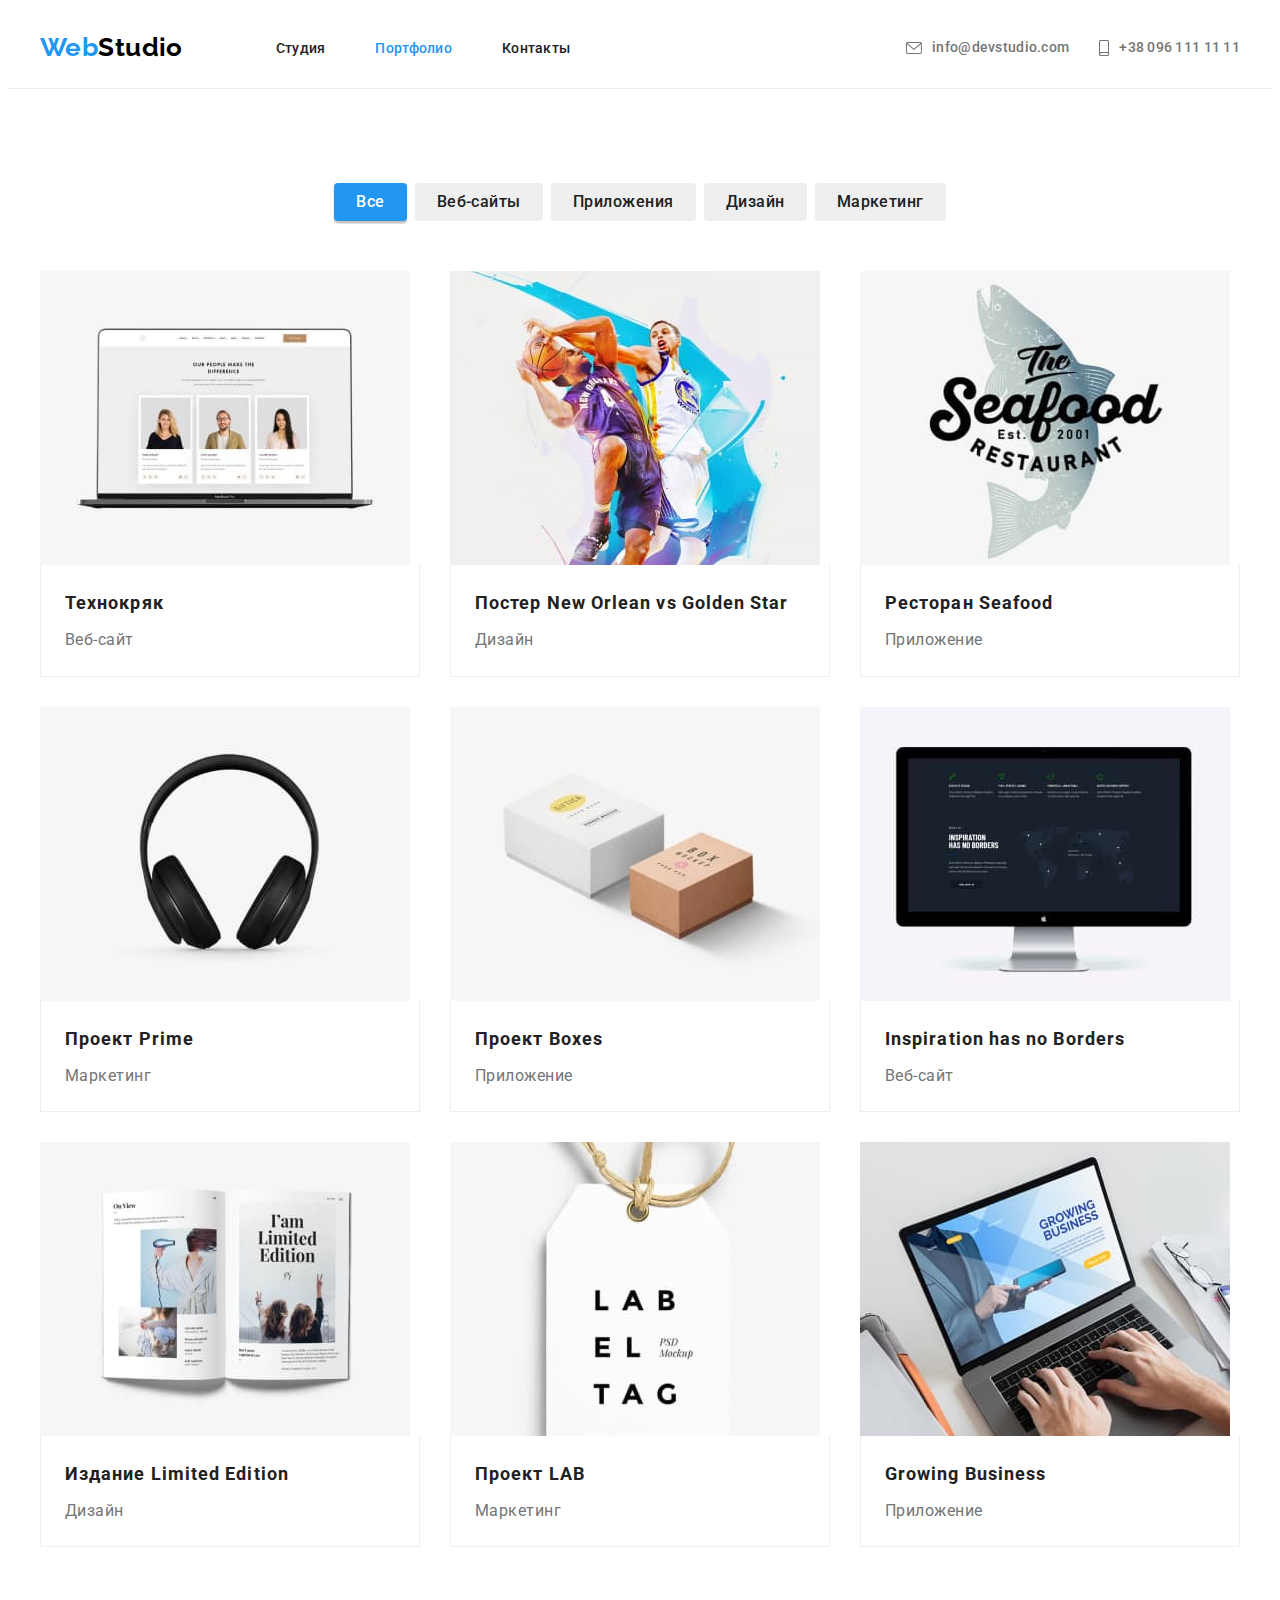
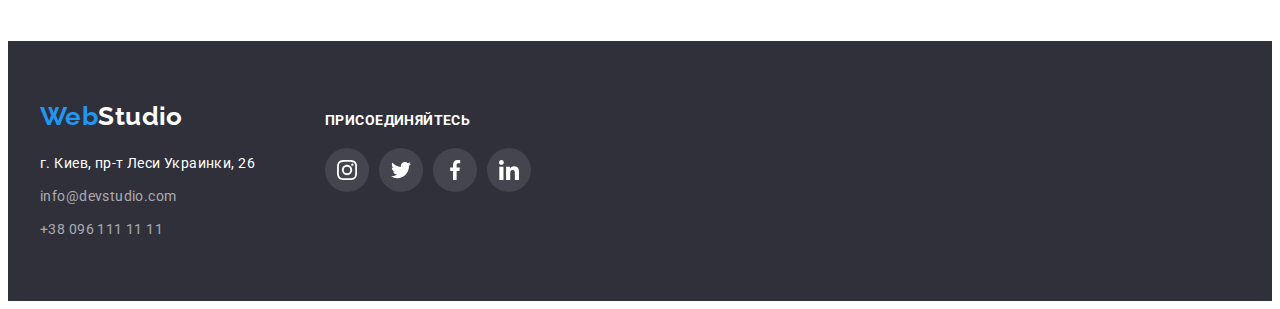
==== portfolio.html @ b0f1eabe "Initial commit" ====
<!DOCTYPE html>
<html lang="ru">
  <head>
    <meta charset="UTF-8" />
    <meta http-equiv="X-UA-Compatible" content="IE=edge" />
    <meta name="viewport" content="width=device-width, initial-scale=1.0" />
    <title>Document</title>
    <link rel="preconnect" href="https://fonts.googleapis.com" />
    <link rel="preconnect" href="https://fonts.gstatic.com" crossorigin />
    <link
      href="https://fonts.googleapis.com/css2?family=Raleway:wght@700&family=Roboto:wght@400;500;700;900&display=swap"
      rel="stylesheet"
    />
    <link
      rel="stylesheet"
      href="https://cdnjs.cloudflare.com/ajax/libs/modern-normalize/1.1.0/modern-normalize.min.css"
      integrity="sha512-wpPYUAdjBVSE4KJnH1VR1HeZfpl1ub8YT/NKx4PuQ5NmX2tKuGu6U/JRp5y+Y8XG2tV+wKQpNHVUX03MfMFn9Q=="
      crossorigin="anonymous"
      referrerpolicy="no-referrer"
    />
    <link rel="stylesheet" href="./css/styles.css" />
    <link rel="shortcut icon" href="./favicon.ico" type="image/x-icon" />
  </head>
  <body class="body">
    <header class="header">
      <div class="container">
        <nav class="navigation">
          <a class="logo" href="./index.html" lang="en" aria-label="Логотип сайта WebStudio"
            >Web<span class="logo-black-color">Studio</span>
          </a>
          <ul class="list">
            <li class="navigation-item">
              <a class="navigation-link" href="./index.html">Студия</a>
            </li>
            <li class="navigation-item">
              <a class="navigation-link active-text-color" href="./portfolio.html">Портфолио</a>
            </li>
            <li class="navigation-item"><a class="navigation-link" href="#">Контакты</a></li>
          </ul>
        </nav>
        <ul class="header-list list">
          <li class="header-items">
            <a class="header-contact" href="mailto:info@devstudio.com">
              <svg class="header-icon" width="16" height="12">
                <use href="./images/icons.svg#envelope1"></use>
              </svg>
              info@devstudio.com
            </a>
          </li>
          <li class="header-items">
            <a class="header-contact" href="tel:+380961111111">
              <svg class="header-icon" width="10" height="16">
                <use href="./images/icons.svg#smartphone1"></use>
              </svg>
              +38 096 111 11 11
            </a>
          </li>
        </ul>
      </div>
    </header>
    <main>
      <section class="portfolio">
        <div class="container">
          <h1 class="portfolio-title visually-hidden">Наши работы</h1>
          <ul class="portfolio-filter list">
            <li class="items">
              <button class="portfolio-btn activ-btn" type="button">Все</button>
            </li>
            <li class="items"><button class="portfolio-btn" type="button">Веб-сайты</button></li>
            <li class="items"><button class="portfolio-btn" type="button">Приложения</button></li>
            <li class="items"><button class="portfolio-btn" type="button">Дизайн</button></li>
            <li class="items"><button class="portfolio-btn" type="button">Маркетинг</button></li>
          </ul>
          <ul class="portfolio-list list">
            <li class="portfolio-item">
              <a class="portfolio-link" href="#">
                <img
                  src="./images/portfolio/photos-our-portfolio-1.jpg"
                  alt="Разработка веб-сайта Технокряк"
                  width="370"
                  height="294"
                />
                <div class="text">
                  <h2 class="portfolio-second-title">Технокряк</h2>
                  <p class="portfolio-text">Веб-сайт</p>
                </div>
              </a>
            </li>
            <li class="portfolio-item">
              <a class="portfolio-link" href="#">
                <img
                  src="./images/portfolio/photos-our-portfolio-2.jpg"
                  alt="Разработка дизайна постера"
                  width="370"
                  height="294"
                />
                <div class="text">
                  <h2 class="portfolio-second-title">
                    Постер <span lang="en">New Orlean vs Golden Star</span>
                  </h2>
                  <p class="portfolio-text">Дизайн</p>
                </div>
              </a>
            </li>
            <li class="portfolio-item">
              <a class="portfolio-link" href="#">
                <img
                  src="./images/portfolio/photos-our-portfolio-3.jpg"
                  alt="Создание приложения для ресторана Seafood"
                  width="370"
                  height="294"
                />
                <div class="text">
                  <h2 class="portfolio-second-title">Ресторан <span lang="en">Seafood</span></h2>
                  <p class="portfolio-text">Приложение</p>
                </div>
              </a>
            </li>
            <li class="portfolio-item">
              <a class="portfolio-link" href="#">
                <img
                  src="./images/portfolio/photos-our-portfolio-4.jpg"
                  alt="Маркетинг для проекта Prime"
                  width="370"
                  height="294"
                />
                <div class="text">
                  <h2 class="portfolio-second-title">Проект <span lang="en">Prime</span></h2>
                  <p class="portfolio-text">Маркетинг</p>
                </div>
              </a>
            </li>
            <li class="portfolio-item">
              <a class="portfolio-link" href="#">
                <img
                  src="./images/portfolio/photos-our-portfolio-5.jpg"
                  alt="Разработка и запуск приложения Boxes"
                  width="370"
                  height="294"
                />
                <div class="text">
                  <h2 class="portfolio-second-title">Проект <span lang="en">Boxes</span></h2>
                  <p class="portfolio-text">Приложение</p>
                </div>
              </a>
            </li>
            <li class="portfolio-item">
              <a class="portfolio-link" href="#">
                <img
                  src="./images/portfolio/photos-our-portfolio-6.jpg"
                  alt="Проектировка сайта «Inspiration has no Borders»"
                  width="370"
                  height="294"
                />
                <div class="text">
                  <h2 class="portfolio-second-title" lang="en">Inspiration has no Borders</h2>
                  <p class="portfolio-text">Веб-сайт</p>
                </div>
              </a>
            </li>
            <li class="portfolio-item">
              <a class="portfolio-link" href="#">
                <img
                  src="./images/portfolio/photos-our-portfolio-7.jpg"
                  alt="Разработка дизайна Limited Edition"
                  width="370"
                  height="294"
                />
                <div class="text">
                  <h2 class="portfolio-second-title">
                    Издание <span lang="en">Limited Edition</span>
                  </h2>
                  <p class="portfolio-text">Дизайн</p>
                </div>
              </a>
            </li>
            <li class="portfolio-item">
              <a class="portfolio-link" href="#">
                <img
                  src="./images/portfolio/photos-our-portfolio-8.jpg"
                  alt="Маркетинг для проекта LAB"
                  width="370"
                  height="294"
                />
                <div class="text">
                  <h2 class="portfolio-second-title">Проект <span lang="en">LAB</span></h2>
                  <p class="portfolio-text">Маркетинг</p>
                </div>
              </a>
            </li>
            <li class="portfolio-item">
              <a class="portfolio-link" href="#">
                <img
                  src="./images/portfolio/photos-our-portfolio-9.jpg"
                  alt="Разработка и тестирование приложения Growing Business"
                  width="370"
                  height="294"
                />
                <div class="text">
                  <h2 class="portfolio-second-title" lang="en">Growing Business</h2>
                  <p class="portfolio-text">Приложение</p>
                </div>
              </a>
            </li>
          </ul>
        </div>
      </section>
    </main>
    <footer class="footer">
      <div class="container">
        <div class="footer-address-container">
          <a class="logo" href="/index.html" lang="en" aria-label="Логотип сайта WebStudio"
            >Web<span class="logo-white-color">Studio</span></a
          >
          <address class="address-footer">
            <ul class="list">
              <li class="footer-item">
                <a
                  class="footer-address"
                  href="https://goo.gl/maps/qPdaPdiiLv6fJNoK8"
                  target="_blank"
                  rel="noopener noreferrer nofollow"
                  >г. Киев, пр-т Леси Украинки, 26</a
                >
              </li>
              <li class="footer-item">
                <a class="footer-link" href="mailto:info@devstudio.com">info@devstudio.com</a>
              </li>
              <li class="footer-item">
                <a class="footer-link" href="tel:+380961111111">+38 096 111 11 11</a>
              </li>
            </ul>
          </address>
        </div>
        <div class="footer-social-container">
          <b class="footer-social-caption">Присоединяйтесь</b>
          <ul class="footer-social-list">
            <li class="footer-social-item">
              <a
                class="footer-social-link"
                href="https://www.instagram.com/"
                target="_blank"
                rel="noopener noreferrer"
                lang="en"
                aria-label="Instagram"
              >
                <svg class="footer-social-icon" width="20" height="20">
                  <use href="./images/icons.svg#instagram"></use>
                </svg>
              </a>
            </li>

            <li class="footer-social-item">
              <a
                class="footer-social-link"
                href="https://twitter.com/"
                target="_blank"
                rel="noopener noreferrer"
                lang="en"
                aria-label="Instagram"
              >
                <svg class="footer-social-icon" width="20" height="20">
                  <use href="./images/icons.svg#twitter"></use>
                </svg>
              </a>
            </li>
            <li class="footer-social-item">
              <a
                class="footer-social-link"
                href="https://facebook.com/"
                target="_blank"
                rel="noopener noreferrer"
                lang="en"
                aria-label="Instagram"
              >
                <svg class="footer-social-icon" width="20" height="20">
                  <use href="./images/icons.svg#facebook"></use>
                </svg>
              </a>
            </li>
            <li class="footer-social-item">
              <a
                class="footer-social-link"
                href="https://linkedin.com/"
                target="_blank"
                rel="noopener noreferrer"
                lang="en"
                aria-label="Instagram"
              >
                <svg class="footer-social-icon" width="20" height="20">
                  <use href="./images/icons.svg#linkedin"></use>
                </svg>
              </a>
            </li>
          </ul>
        </div>
      </div>
    </footer>
  </body>
</html>
---- css/styles.css ----
/*#region root, кастомні властивості або css зміні */
:root {
  /* fonts */
  --main-font: Roboto, sans-serif;
  --secondary-font: Raleway, sans-serif;

  /* text colors */
  --main-text-color: #757575;
  --secondary-text-color: #ffffff;
  --accent-color: #2196f3;
  --title-color: #212121;
  --footer-link-color: rgba(255, 255, 255, 0.6);
  --logo-black-color: #000000;
  --button-hover-color: #188ce8;
  --icon-color: #afb1b8;
  --icon-color-hover: #ffffff;

  /* background colors */
  --main-background-color: #ffffff;
  --dark-background-color: #2f303a;
  --secondary-background-color: #f5f4fa;
  --header-board-color: #ececec;
  --border-color: #eeeeee;
  --footer-background-icon-color: rgba(255, 255, 255, 0.1);

  /* shadow colors */
  --card-shadow: 0px 1px 3px rgba(0, 0, 0, 0.12), 0px 1px 1px rgba(0, 0, 0, 0.14),
    0px 2px 1px rgba(0, 0, 0, 0.2);
  --button-shadow: 0px 3px 1px rgba(0, 0, 0, 0.1), 0px 1px 2px rgba(0, 0, 0, 0.08),
    0px 2px 2px rgba(0, 0, 0, 0.12);
  --portfolio-shadow: 0px 1px 1px rgba(0, 0, 0, 0.12), 0px 4px 4px rgba(0, 0, 0, 0.06),
    1px 4px 6px rgba(0, 0, 0, 0.16);
}

/*#endregion*/
/*#region Властивості body за замовченням */
.body {
  font-family: var(--main-font);
  font-size: 14px;
  letter-spacing: 0.03em;

  color: var(--main-text-color);
  background-color: var(--main-background-color);
}

/* #endregion */
/*#region Глобальне скидання стилів тегів */
h1,
h2,
h3,
p {
  margin: 0;
}

ul,
ol {
  list-style: none;
  padding: 0;
  margin: 0;
}

a {
  text-decoration: none;
}

img {
  display: block;
  max-width: 100%;
  height: auto;
}

/*#endregion*/
/*#region Ховаємо тег, який не має показуватись в браузері */
.visually-hidden {
  position: absolute;
  white-space: nowrap;
  width: 1px;
  height: 1px;
  overflow: hidden;
  border: 0;
  padding: 0;
  clip: rect(0 0 0 0);
  clip-path: inset(50%);
  margin: -1px;
}

/*#endregion*/
/*#region Властивості .container та .section  */
.container {
  width: 1200px;
  padding-left: 15px;
  padding-right: 15px;
  margin-left: auto;
  margin-right: auto;
}

.section {
  padding-top: 94px;
  padding-bottom: 94px;
}

/*#endregion*/
/*#region Header */
.navigation .list {
  display: flex;
  align-items: center;
}

.container .navigation {
  display: flex;
  align-items: center;
}

.header .container {
  display: flex;
  align-items: center;
}

.header {
  border-bottom: 1px solid var(--header-board-color);
}

.logo {
  text-decoration: none;
  font-family: var(--secondary-font);
  font-size: 26px;
  font-weight: 700;
  line-height: 1.19;

  color: var(--accent-color);
}

.navigation .logo {
  padding-top: 24px;
  padding-bottom: 25px;
  margin-right: 93px;
}

.logo-black-color {
  color: var(--logo-black-color);
}

.logo-white-color {
  color: var(--secondary-text-color);
}

.list {
  list-style: none;
}

.navigation-item {
  margin-right: 50px;
}

.navigation-item:last-child {
  margin-right: 0;
}

.navigation-link {
  display: block;
  padding-top: 32px;
  padding-bottom: 32px;

  font-weight: 500;
  line-height: 1.17;
  letter-spacing: 0.02em;

  text-decoration: none;

  color: var(--title-color);
}

.active-text-color,
.navigation-link:hover,
.navigation-link:focus,
.header-contact:hover,
.header-contact:focus,
.footer-address:hover,
.footer-address:focus,
.footer-link:hover,
.footer-link:focus,
.header-items > .icon:hover {
  color: var(--accent-color);
}

.header-list {
  margin-left: auto;

  display: flex;
  align-items: center;
}

.header-items:not(:last-child) {
  margin-right: 30px;
}

.header-contact {
  display: flex;
  align-items: center;
  padding-top: 32px;
  padding-bottom: 32px;

  font-weight: 500;
  line-height: 1.14;
  letter-spacing: 0.02em;
  text-decoration: none;

  color: var(--main-text-color);
}

.header-items {
  display: flex;
  align-items: center;
}

.header-icon {
  fill: currentColor;
  margin-right: 10px;
}

/*#endregion*/
/*#region section hero */
.hero {
  background-color: var(--dark-background-color);
  text-align: center;
  padding-top: 200px;
  padding-bottom: 200px;

  background-image: linear-gradient(to right, rgba(47, 48, 58, 0.4), rgba(47, 48, 58, 0.4)),
    url('../images/business-death-to-enemies.jpg');
  max-width: 1600px;
  height: 600px;
  margin-right: auto;
  margin-left: auto;
  background-repeat: no-repeat;
  background-position: center;
  background-size: cover;
}

.hero > .container {
}

.hero-title {
  margin-bottom: 30px;
  margin-right: auto;
  margin-left: auto;
  width: 696px;

  font-size: 44px;
  font-weight: 900;
  line-height: 1.36;
  letter-spacing: 0.06em;
  text-transform: uppercase;

  color: var(--secondary-text-color);
}

.hero-button {
  font-family: inherit;
  font-size: 16px;
  font-weight: 700;
  line-height: 1.88;
  letter-spacing: 0.06em;

  color: var(--secondary-text-color);
  background-color: var(--accent-color);
  border: none;
  padding: 10px 32px;
  border-radius: 4px;

  cursor: pointer;
}

.hero-button:hover,
.hero-button:focus {
  background-color: var(--button-hover-color);
}

.hero {
}

/* #endregion */
/*#region section features */
.features.section .list {
  display: flex;
  align-items: center;
}

.second-title,
.hobbies-title,
.team-title {
  font-size: 36px;
  font-weight: 700;
  line-height: 1.16;
  text-align: center;

  margin-bottom: 50px;

  color: var(--title-color);
}

.features-item {
  margin-right: 30px;
  width: 270px;
}

.features-item:last-child {
  margin-right: 0;
}

.features-third-title {
  margin-bottom: 10px;
}

.features-third-title {
  font-weight: 700;
  font-size: 14px;
  line-height: 1.14;
  text-transform: uppercase;

  color: var(--title-color);
}

.features-text {
  font-weight: 400;
  line-height: 1.71;
}

.features-item-icon {
  display: flex;
  align-items: center;
  justify-content: center;

  background-color: var(--secondary-background-color);
  width: 270px;
  height: 120px;
  margin-bottom: 30px;
  border-radius: 4px;
}

.features-item-icon:hover {
  background-color: var(--accent-color);
}

.features-item-icon:hover .features-icon {
  --color1: #ffffff;
  --color2: #000000;
}

/* #endregion */
/*#region section hobbies */

.hobbies {
  padding-bottom: 94px;
}

.hobbies .list {
  display: flex;
}

.hobbies-item {
  margin-right: 30px;
}

.hobbies-item:last-child {
  margin-right: 0;
}

/* #endregion */
/*#region section team */
.team {
  background-color: var(--secondary-background-color);
}

.team .list {
  display: flex;
}

.team-items {
  padding: 30px 32px;
}

.team-third-title {
  margin-bottom: 10px;

  font-weight: 500;
  font-size: 16px;
  line-height: 1.19;
  text-align: center;

  color: var(--title-color);
}

.team-text {
  font-size: 16px;
  line-height: 1.19;
  text-align: center;
  margin-bottom: 16px;
}

.team-item {
  margin-right: 30px;
  background-color: var(--main-background-color);

  box-shadow: var(--card-shadow);
  border-radius: 4px 4px 4px 4px;
}

.team-item:last-child {
  margin-right: 0;
}

.team-img {
  border-top-left-radius: 4px;
  border-top-right-radius: 4px;
}

/* #endregion */
/*#region Social Icons */

.social-items {
  display: flex;
  align-items: center;
  justify-content: center;
}

.social-link {
  display: flex;
  align-items: center;
  justify-content: center;

  width: 44px;
  height: 44px;
  border-radius: 50%;

  color: var(--icon-color);
  background-color: var(--main-background-color);
}

.social-icon {
  fill: currentColor;
}

.social-link:hover,
.social-link:focus {
  color: var(--icon-color-hover);
  background-color: var(--button-hover-color);
}

.social-item:not(:last-child) {
  margin-right: 10px;
}

/* #endregion */
/*#region section clients */

.clients-link {
  display: flex;
  align-items: center;
  justify-content: center;

  width: 170px;
  height: 92px;

  border: 1px solid #afb1b8;
  border-radius: 4px;

  color: var(--icon-color);
}

.clients-link:focus,
.clients-link:hover {
  color: var(--accent-color);
  border-color: var(--accent-color);
}

.clients-icon {
  fill: currentColor;
}

.clients-list {
  display: flex;
  align-items: center;
}

.clients-items:not(:last-child) {
  margin-right: 30px;
}

/* #endregion */
/*#region section portfolio */
.portfolio {
  padding-top: 94px;
  padding-bottom: 94px;
}

.portfolio-filter {
  margin-bottom: 50px;

  display: flex;
  align-items: center;
  justify-content: center;
}

.portfolio-title {
  font-size: 44px;
  font-weight: 900;
  line-height: 1.36;
  letter-spacing: 0.06em;
  text-align: center;
  text-transform: uppercase;

  color: var(--title-color);
}

.portfolio-btn {
  font-family: inherit;
  font-weight: 500;
  font-size: 16px;
  line-height: 1.63;
  text-align: center;
  letter-spacing: 0.03em;
  cursor: pointer;

  border: none;
  border-radius: 4px;
  padding: 6px 22px;

  color: var(--title-color);
}

.portfolio .items {
  margin-right: 8px;
}

.portfolio .items:last-child {
  margin-right: 0;
}

.activ-btn,
.portfolio-btn:hover,
.portfolio-btn:focus {
  background-color: var(--accent-color);
  color: var(--secondary-text-color);
  box-shadow: var(--button-shadow);
}

.portfolio-list {
  display: flex;
  flex-wrap: wrap;
}

.portfolio-link {
  display: block;

  text-decoration: none;
}

.portfolio-link:hover,
.portfolio-link:focus {
  background: var(--main-background-color);
  box-shadow: var(--portfolio-shadow);
}

.portfolio-item {
  width: calc((100% - 2 * 30px) / 3);
  margin-right: 30px;
  margin-bottom: 30px;
}

.portfolio-item:nth-child(3n) {
  margin-right: 0;
}

.portfolio-item:nth-last-child(-n + 3) {
  margin-bottom: 0;
}

.portfolio-second-title {
  margin-bottom: 4px;

  font-weight: 700;
  font-size: 18px;
  line-height: 2;
  letter-spacing: 0.06em;

  color: var(--title-color);
}

.portfolio-text {
  font-size: 16px;
  line-height: 1.88;
  letter-spacing: 0.03em;

  color: var(--main-text-color);
}

.portfolio-item .text {
  padding: 20px 24px;
  border-left: 1px solid var(--border-color);
  border-right: 1px solid var(--border-color);
  border-bottom: 1px solid var(--border-color);
}

/* #endregion */
/*#region Footer */

.footer {
  background-color: var(--dark-background-color);
  padding-top: 60px;
  padding-bottom: 60px;
}

.footer .logo {
  display: inline-block;
  margin-bottom: 20px;
}

.footer-item {
  margin-bottom: 9px;
}

.footer-item:last-child {
  margin-bottom: 0;
}

.footer-address {
  line-height: 1.71;

  color: var(--secondary-text-color);

  text-decoration: none;
  font-style: normal;
}

.footer-link {
  line-height: 1.71;

  color: var(--footer-link-color);

  text-decoration: none;
  font-style: normal;
}

.footer-social-caption {
  display: block;

  text-transform: uppercase;
  color: var(--secondary-text-color);
  margin-bottom: 20px;
}

.footer > .container {
  display: flex;
  align-items: baseline;
}

.footer-address-container {
  margin-right: 70px;
}

/* #endregion */
/*#region Footer Social Icons */

.footer-social-list {
  display: flex;
  align-items: center;
  justify-content: center;
}

.footer-social-link {
  display: flex;
  align-items: center;
  justify-content: center;

  width: 44px;
  height: 44px;
  border-radius: 50%;

  color: var(--secondary-text-color);
  background-color: var(--footer-background-icon-color);
}

.footer-social-icon {
  fill: currentColor;
}

.footer-social-link:hover,
.footer-social-link:focus {
  color: var(--icon-color-hover);
  background-color: var(--button-hover-color);
}

.footer-social-item:not(:last-child) {
  margin-right: 10px;
}

/* #endregion */
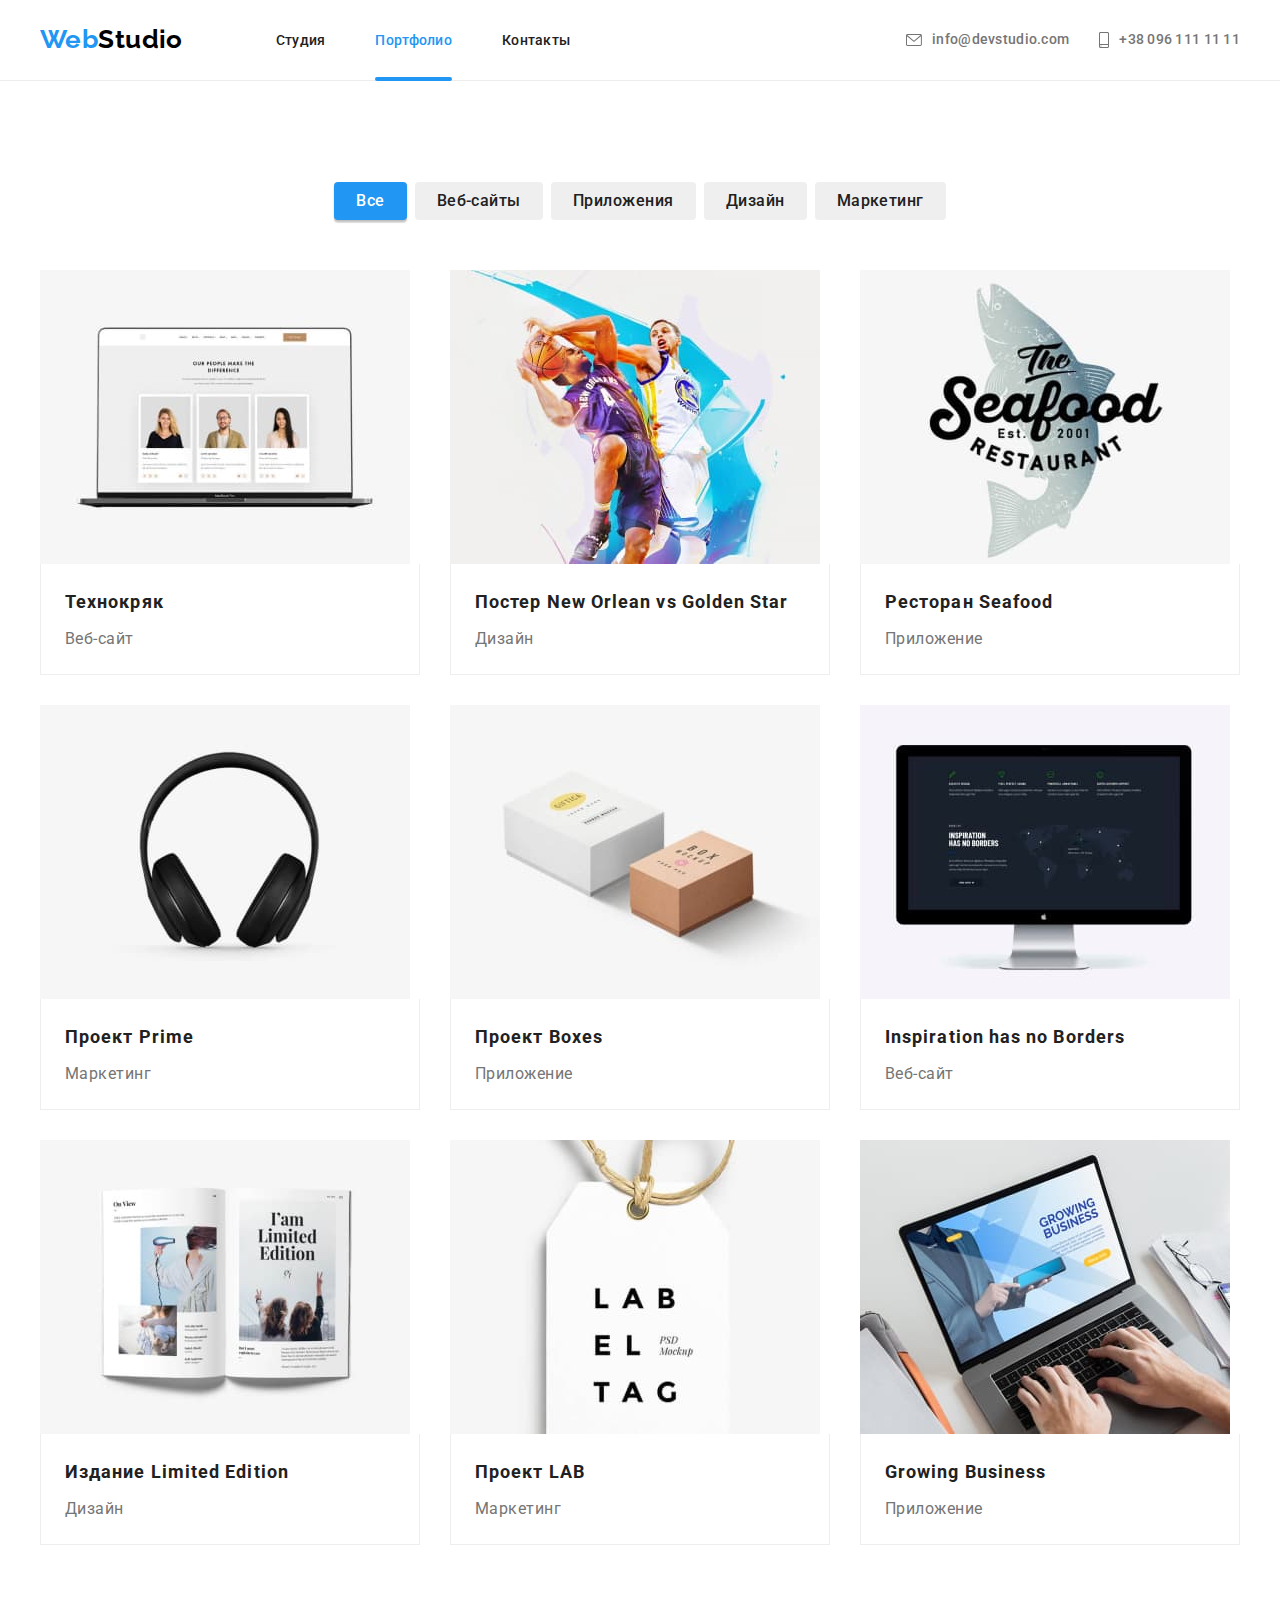
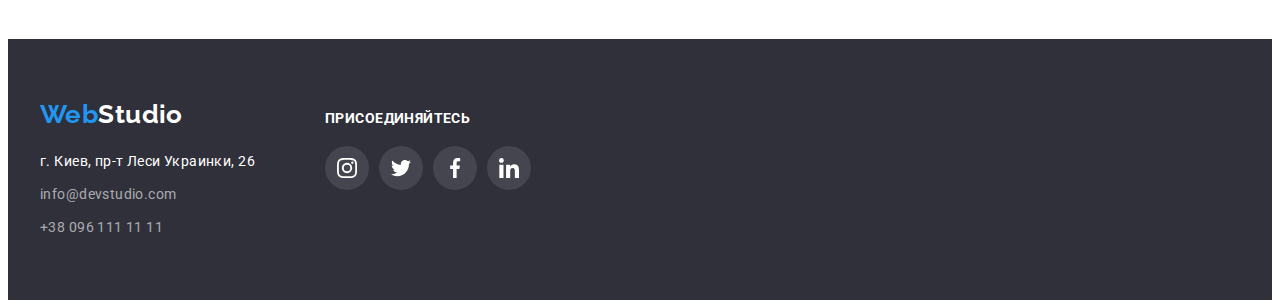
==== commit 1b28ea49: "HW5" ====
--- a/portfolio.html
+++ b/portfolio.html
@@ -42,7 +42,7 @@
           <li class="header-items">
             <a class="header-contact" href="mailto:info@devstudio.com">
               <svg class="header-icon" width="16" height="12">
-                <use href="./images/icons.svg#envelope1"></use>
+                <use href="./images/icons.svg#envelope"></use>
               </svg>
               info@devstudio.com
             </a>
@@ -50,7 +50,7 @@
           <li class="header-items">
             <a class="header-contact" href="tel:+380961111111">
               <svg class="header-icon" width="10" height="16">
-                <use href="./images/icons.svg#smartphone1"></use>
+                <use href="./images/icons.svg#smartphone"></use>
               </svg>
               +38 096 111 11 11
             </a>
@@ -74,12 +74,21 @@
           <ul class="portfolio-list list">
             <li class="portfolio-item">
               <a class="portfolio-link" href="#">
-                <img
-                  src="./images/portfolio/photos-our-portfolio-1.jpg"
-                  alt="Разработка веб-сайта Технокряк"
-                  width="370"
-                  height="294"
-                />
+                <div class="card-thumb">
+                  <img
+                    src="./images/portfolio/photos-our-portfolio-1.jpg"
+                    alt="Разработка веб-сайта Технокряк"
+                    width="370"
+                    height="294"
+                  />
+                  <div class="card-thumb-overlay">
+                    <p class="card-thumb-paragraph">
+                      Ресурс предлагает комплексные предложения с разным уровнем функционала и
+                      сервисов. Все это позволит посетителю получить исчерпывающие сведения о
+                      компании или частном лице.
+                    </p>
+                  </div>
+                </div>
                 <div class="text">
                   <h2 class="portfolio-second-title">Технокряк</h2>
                   <p class="portfolio-text">Веб-сайт</p>
@@ -88,12 +97,20 @@
             </li>
             <li class="portfolio-item">
               <a class="portfolio-link" href="#">
-                <img
-                  src="./images/portfolio/photos-our-portfolio-2.jpg"
-                  alt="Разработка дизайна постера"
-                  width="370"
-                  height="294"
-                />
+                <div class="card-thumb">
+                  <img
+                    src="./images/portfolio/photos-our-portfolio-2.jpg"
+                    alt="Разработка дизайна постера"
+                    width="370"
+                    height="294"
+                  />
+                  <div class="card-thumb-overlay">
+                    <p class="card-thumb-paragraph">
+                      Lorem ipsum dolor sit amet consectetur adipisicing elit. Facere, a beatae.
+                      Nostrum vitae quidem vero fugit voluptas dolorem provident ipsum!
+                    </p>
+                  </div>
+                </div>
                 <div class="text">
                   <h2 class="portfolio-second-title">
                     Постер <span lang="en">New Orlean vs Golden Star</span>
@@ -104,12 +121,21 @@
             </li>
             <li class="portfolio-item">
               <a class="portfolio-link" href="#">
-                <img
-                  src="./images/portfolio/photos-our-portfolio-3.jpg"
-                  alt="Создание приложения для ресторана Seafood"
-                  width="370"
-                  height="294"
-                />
+                <div class="card-thumb">
+                  <img
+                    src="./images/portfolio/photos-our-portfolio-3.jpg"
+                    alt="Создание приложения для ресторана Seafood"
+                    width="370"
+                    height="294"
+                  />
+                  <div class="card-thumb-overlay">
+                    <p class="card-thumb-paragraph">
+                      Lorem ipsum dolor sit amet consectetur adipisicing elit. Officiis
+                      necessitatibus pariatur animi aut sed. Ea in nostrum non ratione facilis
+                      soluta tempora modi, maxime reiciendis.
+                    </p>
+                  </div>
+                </div>
                 <div class="text">
                   <h2 class="portfolio-second-title">Ресторан <span lang="en">Seafood</span></h2>
                   <p class="portfolio-text">Приложение</p>
@@ -118,12 +144,21 @@
             </li>
             <li class="portfolio-item">
               <a class="portfolio-link" href="#">
-                <img
-                  src="./images/portfolio/photos-our-portfolio-4.jpg"
-                  alt="Маркетинг для проекта Prime"
-                  width="370"
-                  height="294"
-                />
+                <div class="card-thumb">
+                  <img
+                    src="./images/portfolio/photos-our-portfolio-4.jpg"
+                    alt="Маркетинг для проекта Prime"
+                    width="370"
+                    height="294"
+                  />
+                  <div class="card-thumb-overlay">
+                    <p class="card-thumb-paragraph">
+                      Lorem ipsum dolor sit amet consectetur adipisicing elit. Iste quidem rerum
+                      nemo perferendis, sapiente, maiores, nobis eum quod consectetur necessitatibus
+                      quia! Autem, molestias nemo.
+                    </p>
+                  </div>
+                </div>
                 <div class="text">
                   <h2 class="portfolio-second-title">Проект <span lang="en">Prime</span></h2>
                   <p class="portfolio-text">Маркетинг</p>
@@ -132,12 +167,21 @@
             </li>
             <li class="portfolio-item">
               <a class="portfolio-link" href="#">
-                <img
-                  src="./images/portfolio/photos-our-portfolio-5.jpg"
-                  alt="Разработка и запуск приложения Boxes"
-                  width="370"
-                  height="294"
-                />
+                <div class="card-thumb">
+                  <img
+                    src="./images/portfolio/photos-our-portfolio-5.jpg"
+                    alt="Разработка и запуск приложения Boxes"
+                    width="370"
+                    height="294"
+                  />
+                  <div class="card-thumb-overlay">
+                    <p class="card-thumb-paragraph">
+                      Lorem ipsum dolor sit amet consectetur adipisicing elit. Unde tempora veniam
+                      voluptates similique ab commodi, omnis fugit tenetur accusantium quidem quas
+                      est quasi!
+                    </p>
+                  </div>
+                </div>
                 <div class="text">
                   <h2 class="portfolio-second-title">Проект <span lang="en">Boxes</span></h2>
                   <p class="portfolio-text">Приложение</p>
@@ -146,12 +190,21 @@
             </li>
             <li class="portfolio-item">
               <a class="portfolio-link" href="#">
-                <img
-                  src="./images/portfolio/photos-our-portfolio-6.jpg"
-                  alt="Проектировка сайта «Inspiration has no Borders»"
-                  width="370"
-                  height="294"
-                />
+                <div class="card-thumb">
+                  <img
+                    src="./images/portfolio/photos-our-portfolio-6.jpg"
+                    alt="Проектировка сайта «Inspiration has no Borders»"
+                    width="370"
+                    height="294"
+                  />
+                  <div class="card-thumb-overlay">
+                    <p class="card-thumb-paragraph">
+                      Lorem ipsum dolor, sit amet consectetur adipisicing elit. Eos, recusandae?
+                      Eius veritatis adipisci recusandae totam libero molestiae placeat eaque, ullam
+                      optio unde excepturi et asperiores officia a!
+                    </p>
+                  </div>
+                </div>
                 <div class="text">
                   <h2 class="portfolio-second-title" lang="en">Inspiration has no Borders</h2>
                   <p class="portfolio-text">Веб-сайт</p>
@@ -160,12 +213,21 @@
             </li>
             <li class="portfolio-item">
               <a class="portfolio-link" href="#">
-                <img
-                  src="./images/portfolio/photos-our-portfolio-7.jpg"
-                  alt="Разработка дизайна Limited Edition"
-                  width="370"
-                  height="294"
-                />
+                <div class="card-thumb">
+                  <img
+                    src="./images/portfolio/photos-our-portfolio-7.jpg"
+                    alt="Разработка дизайна Limited Edition"
+                    width="370"
+                    height="294"
+                  />
+                  <div class="card-thumb-overlay">
+                    <p class="card-thumb-paragraph">
+                      Lorem ipsum dolor sit amet consectetur adipisicing elit. Odio sequi natus quis
+                      quisquam consectetur! Expedita soluta ab placeat est tempora distinctio
+                      aliquid eum, facilis maiores.
+                    </p>
+                  </div>
+                </div>
                 <div class="text">
                   <h2 class="portfolio-second-title">
                     Издание <span lang="en">Limited Edition</span>
@@ -176,12 +238,21 @@
             </li>
             <li class="portfolio-item">
               <a class="portfolio-link" href="#">
-                <img
-                  src="./images/portfolio/photos-our-portfolio-8.jpg"
-                  alt="Маркетинг для проекта LAB"
-                  width="370"
-                  height="294"
-                />
+                <div class="card-thumb">
+                  <img
+                    src="./images/portfolio/photos-our-portfolio-8.jpg"
+                    alt="Маркетинг для проекта LAB"
+                    width="370"
+                    height="294"
+                  />
+                  <div class="card-thumb-overlay">
+                    <p class="card-thumb-paragraph">
+                      Lorem ipsum dolor sit amet consectetur adipisicing elit. Pariatur voluptas
+                      ratione beatae autem, cumque id sint aperiam minus necessitatibus sit quae
+                      dolor amet suscipit vel quo.
+                    </p>
+                  </div>
+                </div>
                 <div class="text">
                   <h2 class="portfolio-second-title">Проект <span lang="en">LAB</span></h2>
                   <p class="portfolio-text">Маркетинг</p>
@@ -190,12 +261,21 @@
             </li>
             <li class="portfolio-item">
               <a class="portfolio-link" href="#">
-                <img
-                  src="./images/portfolio/photos-our-portfolio-9.jpg"
-                  alt="Разработка и тестирование приложения Growing Business"
-                  width="370"
-                  height="294"
-                />
+                <div class="card-thumb">
+                  <img
+                    src="./images/portfolio/photos-our-portfolio-9.jpg"
+                    alt="Разработка и тестирование приложения Growing Business"
+                    width="370"
+                    height="294"
+                  />
+                  <div class="card-thumb-overlay">
+                    <p class="card-thumb-paragraph">
+                      Lorem, ipsum dolor sit amet consectetur adipisicing elit. Enim dolorum fuga
+                      quis commodi illum exercitationem nobis ea repudiandae. Blanditiis inventore
+                      architecto ex sapiente quas in amet?
+                    </p>
+                  </div>
+                </div>
                 <div class="text">
                   <h2 class="portfolio-second-title" lang="en">Growing Business</h2>
                   <p class="portfolio-text">Приложение</p>
--- a/css/styles.css
+++ b/css/styles.css
@@ -22,6 +22,8 @@
   --header-board-color: #ececec;
   --border-color: #eeeeee;
   --footer-background-icon-color: rgba(255, 255, 255, 0.1);
+  --background-color-overlay: rgba(33, 150, 243, 0.9);
+  --background-thumb: rgba(47, 48, 58, 0.8);
 
   /* shadow colors */
   --card-shadow: 0px 1px 3px rgba(0, 0, 0, 0.12), 0px 1px 1px rgba(0, 0, 0, 0.14),
@@ -30,6 +32,10 @@
     0px 2px 2px rgba(0, 0, 0, 0.12);
   --portfolio-shadow: 0px 1px 1px rgba(0, 0, 0, 0.12), 0px 4px 4px rgba(0, 0, 0, 0.06),
     1px 4px 6px rgba(0, 0, 0, 0.16);
+
+  /* animation */
+  --transition-duration: 250ms;
+  --transition-timing-function: cubic-bezier(0.4, 0, 0.2, 1);
 }
 
 /*#endregion*/
@@ -38,6 +44,7 @@
   font-family: var(--main-font);
   font-size: 14px;
   letter-spacing: 0.03em;
+  padding-top: 80px;
 
   color: var(--main-text-color);
   background-color: var(--main-background-color);
@@ -117,6 +124,13 @@
 }
 
 .header {
+  position: fixed;
+  width: 100%;
+  top: 0;
+  left: 0;
+  z-index: 999;
+
+ background-color: var(--main-background-color);
   border-bottom: 1px solid var(--header-board-color);
 }
 
@@ -181,6 +195,10 @@
 .footer-link:focus,
 .header-items > .icon:hover {
   color: var(--accent-color);
+
+  transition: color;
+  transition-duration: var(--transition-duration);
+  transition-timing-function: var(--transition-timing-function);
 }
 
 .header-list {
@@ -216,6 +234,21 @@
 .header-icon {
   fill: currentColor;
   margin-right: 10px;
+}
+.active-text-color {
+  position: relative;
+}
+
+.active-text-color::after {
+  position: absolute;
+  content: '';
+  display: block;
+  bottom: -1px;
+
+  width: 100%;
+  height: 4px;
+  border-radius: 2px;
+  background-color: var(--accent-color);
 }
 
 /*#endregion*/
@@ -274,6 +307,10 @@
 .hero-button:hover,
 .hero-button:focus {
   background-color: var(--button-hover-color);
+
+  transition: background-color;
+  transition-duration: var(--transition-duration);
+  transition-timing-function: var(--transition-timing-function);
 }
 
 .hero {
@@ -340,6 +377,10 @@
 
 .features-item-icon:hover {
   background-color: var(--accent-color);
+
+  transition: background-color;
+  transition-duration: var(--transition-duration);
+  transition-timing-function: var(--transition-timing-function);
 }
 
 .features-item-icon:hover .features-icon {
@@ -359,11 +400,36 @@
 }
 
 .hobbies-item {
+  position: relative;
+
   margin-right: 30px;
 }
 
 .hobbies-item:last-child {
   margin-right: 0;
+}
+
+.hobbies-thumb {
+  position: absolute;
+  left: 0;
+  bottom: 0;
+
+  display: flex;
+  justify-content: center;
+  align-items: center;
+
+  width: 370px;
+  height: 70px;
+  background: var(--background-thumb);
+}
+
+.hobbies-thumb-paragraph {
+  font-weight: 700;
+  line-height: 1.14;
+  text-align: center;
+  text-transform: uppercase;
+
+  color: #ffffff;
 }
 
 /* #endregion */
@@ -445,6 +511,9 @@
 .social-link:focus {
   color: var(--icon-color-hover);
   background-color: var(--button-hover-color);
+
+  transition: color var(--transition-duration) var(--transition-timing-function),
+    background-color var(--transition-duration) var(--transition-timing-function);
 }
 
 .social-item:not(:last-child) {
@@ -472,6 +541,9 @@
 .clients-link:hover {
   color: var(--accent-color);
   border-color: var(--accent-color);
+
+  transition: color var(--transition-duration) var(--transition-timing-function),
+    border-color var(--transition-duration) var(--transition-timing-function);
 }
 
 .clients-icon {
@@ -543,6 +615,10 @@
   background-color: var(--accent-color);
   color: var(--secondary-text-color);
   box-shadow: var(--button-shadow);
+
+  transition: background-color var(--transition-duration) var(--transition-timing-function),
+    color var(--transition-duration) var(--transition-timing-function),
+    box-shadow var(--transition-duration) var(--transition-timing-function);
 }
 
 .portfolio-list {
@@ -560,6 +636,9 @@
 .portfolio-link:focus {
   background: var(--main-background-color);
   box-shadow: var(--portfolio-shadow);
+
+  transition: background var(--transition-duration) var(--transition-timing-function),
+    box-shadow var(--transition-duration) var(--transition-timing-function);
 }
 
 .portfolio-item {
@@ -574,6 +653,37 @@
 
 .portfolio-item:nth-last-child(-n + 3) {
   margin-bottom: 0;
+}
+
+.card-thumb {
+  position: relative;
+  overflow: hidden;
+}
+
+.card-thumb-overlay {
+  position: absolute;
+  top: 0;
+  left: 0;
+  width: 100%;
+  height: 100%;
+
+  padding: 63px 24px;
+  color: var(--secondary-text-color);
+  background-color: var(--background-color-overlay);
+
+  font-weight: 400;
+  font-size: 18px;
+  line-height: 1.56;
+  letter-spacing: 0.03em;
+
+  transform: translateY(100%);
+  transition: transform;
+  transition-duration: var(--transition-duration);
+  transition-timing-function: var(--transition-timing-function);
+}
+
+.portfolio-item:hover .card-thumb-overlay {
+  transform: translateY(0);
 }
 
 .portfolio-second-title {
@@ -689,6 +799,9 @@
 .footer-social-link:focus {
   color: var(--icon-color-hover);
   background-color: var(--button-hover-color);
+
+  transition: color var(--transition-duration) var(--transition-timing-function),
+    background-color var(--transition-duration) var(--transition-timing-function);
 }
 
 .footer-social-item:not(:last-child) {
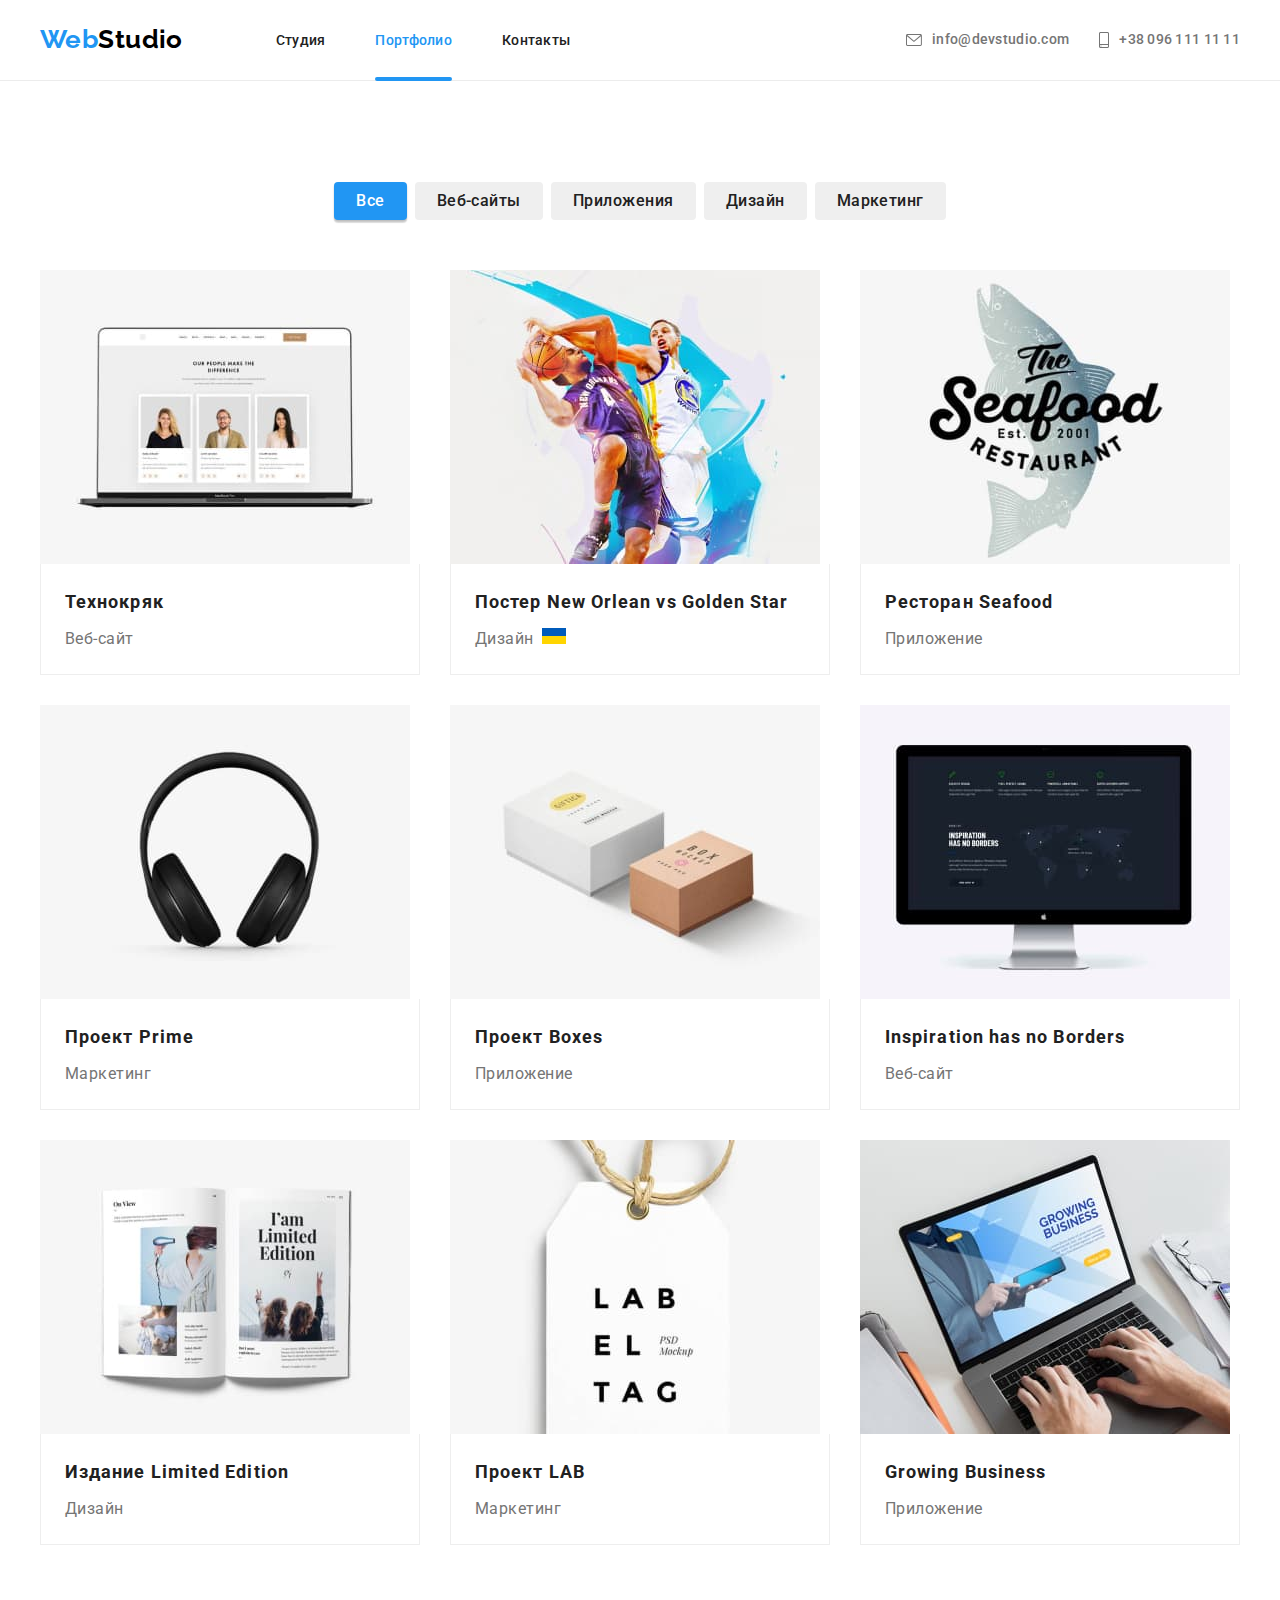
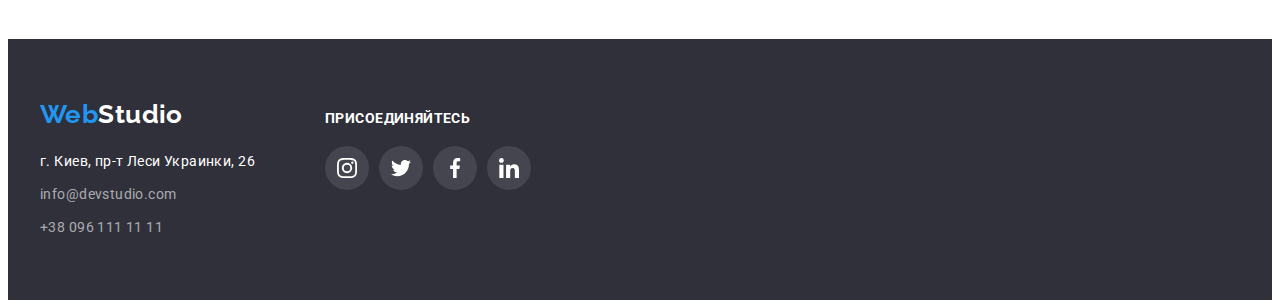
==== commit b94fc1e8: "Додає Card Flip на другу картинку Портфоліо" ====
--- a/portfolio.html
+++ b/portfolio.html
@@ -97,25 +97,33 @@
             </li>
             <li class="portfolio-item">
               <a class="portfolio-link" href="#">
-                <div class="card-thumb">
-                  <img
-                    src="./images/portfolio/photos-our-portfolio-2.jpg"
-                    alt="Разработка дизайна постера"
-                    width="370"
-                    height="294"
-                  />
-                  <div class="card-thumb-overlay">
-                    <p class="card-thumb-paragraph">
-                      Lorem ipsum dolor sit amet consectetur adipisicing elit. Facere, a beatae.
-                      Nostrum vitae quidem vero fugit voluptas dolorem provident ipsum!
-                    </p>
+                <div class="scene">
+                  <div class="card">
+                    <img
+                      src="./images/portfolio/photos-our-portfolio-2.jpg"
+                      alt="Разработка дизайна постера"
+                      width="370"
+                      height="294"
+                    />
+                    <div class="card-face card-face-back">
+                      <p>
+                        Не дивіться на Україну, як на землю своїх батьків. Дивіться на неї, як на
+                        землю своїх дітей. І тоді прийдуть зміни… <br /><br />
+                        С. Вакарчук
+                      </p>
+                    </div>
                   </div>
                 </div>
                 <div class="text">
                   <h2 class="portfolio-second-title">
                     Постер <span lang="en">New Orlean vs Golden Star</span>
                   </h2>
-                  <p class="portfolio-text">Дизайн</p>
+                  <p class="portfolio-text">
+                    Дизайн
+                    <svg class="ukraine" width="32" height="16">
+                      <use href="./images/icons.svg#Flag_of_Ukraine"></use>
+                    </svg>
+                  </p>
                 </div>
               </a>
             </li>
@@ -313,7 +321,7 @@
           </address>
         </div>
         <div class="footer-social-container">
-          <b class="footer-social-caption">Присоединяйтесь</b>
+          <strong class="footer-social-caption">Присоединяйтесь</strong>
           <ul class="footer-social-list">
             <li class="footer-social-item">
               <a
--- a/css/styles.css
+++ b/css/styles.css
@@ -24,6 +24,7 @@
   --footer-background-icon-color: rgba(255, 255, 255, 0.1);
   --background-color-overlay: rgba(33, 150, 243, 0.9);
   --background-thumb: rgba(47, 48, 58, 0.8);
+  --backdrop-background-color: rgba(0, 0, 0, 0.2);
 
   /* shadow colors */
   --card-shadow: 0px 1px 3px rgba(0, 0, 0, 0.12), 0px 1px 1px rgba(0, 0, 0, 0.14),
@@ -36,6 +37,7 @@
   /* animation */
   --transition-duration: 250ms;
   --transition-timing-function: cubic-bezier(0.4, 0, 0.2, 1);
+  --modal-button-border-close: 1px solid rgba(0, 0, 0, 0.1);
 }
 
 /*#endregion*/
@@ -123,14 +125,15 @@
   align-items: center;
 }
 
+/* для ховера краще width: 100vw; ніж width: 100%; */
 .header {
   position: fixed;
-  width: 100%;
+  width: 100vw;
   top: 0;
   left: 0;
-  z-index: 999;
-
- background-color: var(--main-background-color);
+  z-index: 99;
+
+  background-color: var(--main-background-color);
   border-bottom: 1px solid var(--header-board-color);
 }
 
@@ -235,6 +238,7 @@
   fill: currentColor;
   margin-right: 10px;
 }
+/* або на navigation-link */
 .active-text-color {
   position: relative;
 }
@@ -313,7 +317,75 @@
   transition-timing-function: var(--transition-timing-function);
 }
 
-.hero {
+.backdrop {
+  position: fixed;
+  top: 0;
+  left: 0;
+  width: 100%;
+  height: 100%;
+  background-color: var(--backdrop-background-color);
+  z-index: 100;
+
+  opacity: 1;
+
+  transition: opacity var(--transition-duration) var(--transition-timing-function);
+}
+
+.backdrop.is-hidden {
+  opacity: 0;
+  pointer-events: none;
+}
+
+.backdrop.is-hidden .modal-wrapper {
+  transform: translate(-50%, -50%) scale(2);
+  opacity: 0;
+}
+
+.modal-wrapper {
+  position: absolute;
+  top: 50%;
+  left: 50%;
+  transform: translate(-50%, -50%) scale(1);
+  opacity: 1;
+
+  width: 528px;
+  height: 581px;
+
+  background-color: var(--main-background-color);
+
+  transition: transform var(--transition-duration) var(--transition-timing-function),
+    opacity var(--transition-duration) var(--transition-timing-function);
+}
+
+.modal-button-close {
+  position: absolute;
+  top: 8px;
+  right: 8px;
+
+  display: flex;
+  align-items: center;
+  justify-content: center;
+
+  width: 30px;
+  height: 30px;
+  padding: 0;
+  border: var(--modal-button-border-close);
+  border-radius: 50%;
+  color: var(--logo-black-color);
+  background-color: var(--main-background-color);
+  cursor: pointer;
+}
+
+.modal-button-close:hover,
+.modal-button-close:focus {
+  color: var(--accent-color);
+
+  transition: color;
+  transition-duration: var(--transition-duration);
+  transition-timing-function: var(--transition-timing-function);
+}
+.modal-close {
+  fill: currentColor;
 }
 
 /* #endregion */
@@ -713,6 +785,62 @@
 }
 
 /* #endregion */
+/*№region Portfolio CodePen Home Card slide flip */
+
+.scene {
+  width: 370px;
+  height: 294px;
+
+  perspective: 600px;
+}
+.card {
+  width: 100%;
+  height: 100%;
+  transition: transform 1s;
+  transform-style: preserve-3d;
+  cursor: pointer;
+  position: relative;
+}
+
+.portfolio-item:hover .card {
+  transform: rotateY(180deg);
+}
+
+.card-face {
+  position: absolute;
+  width: 100%;
+  height: 100%;
+
+  color: white;
+
+  font-size: 18px;
+  line-height: 1.56;
+  letter-spacing: 0.03em;
+  -webkit-backface-visibility: hidden;
+  backface-visibility: hidden;
+}
+
+.card-face-back {
+  position: absolute;
+  top: 0;
+  left: 0;
+  width: 100%;
+  height: 100%;
+
+  padding: 63px 24px;
+  color: var(--secondary-text-color);
+  background-color: var(--background-color-overlay);
+
+  font-weight: 400;
+  font-size: 18px;
+  line-height: 1.56;
+  letter-spacing: 0.03em;
+
+  transform: rotateY(180deg);
+}
+
+/* #endregion */
+
 /*#region Footer */
 
 .footer {
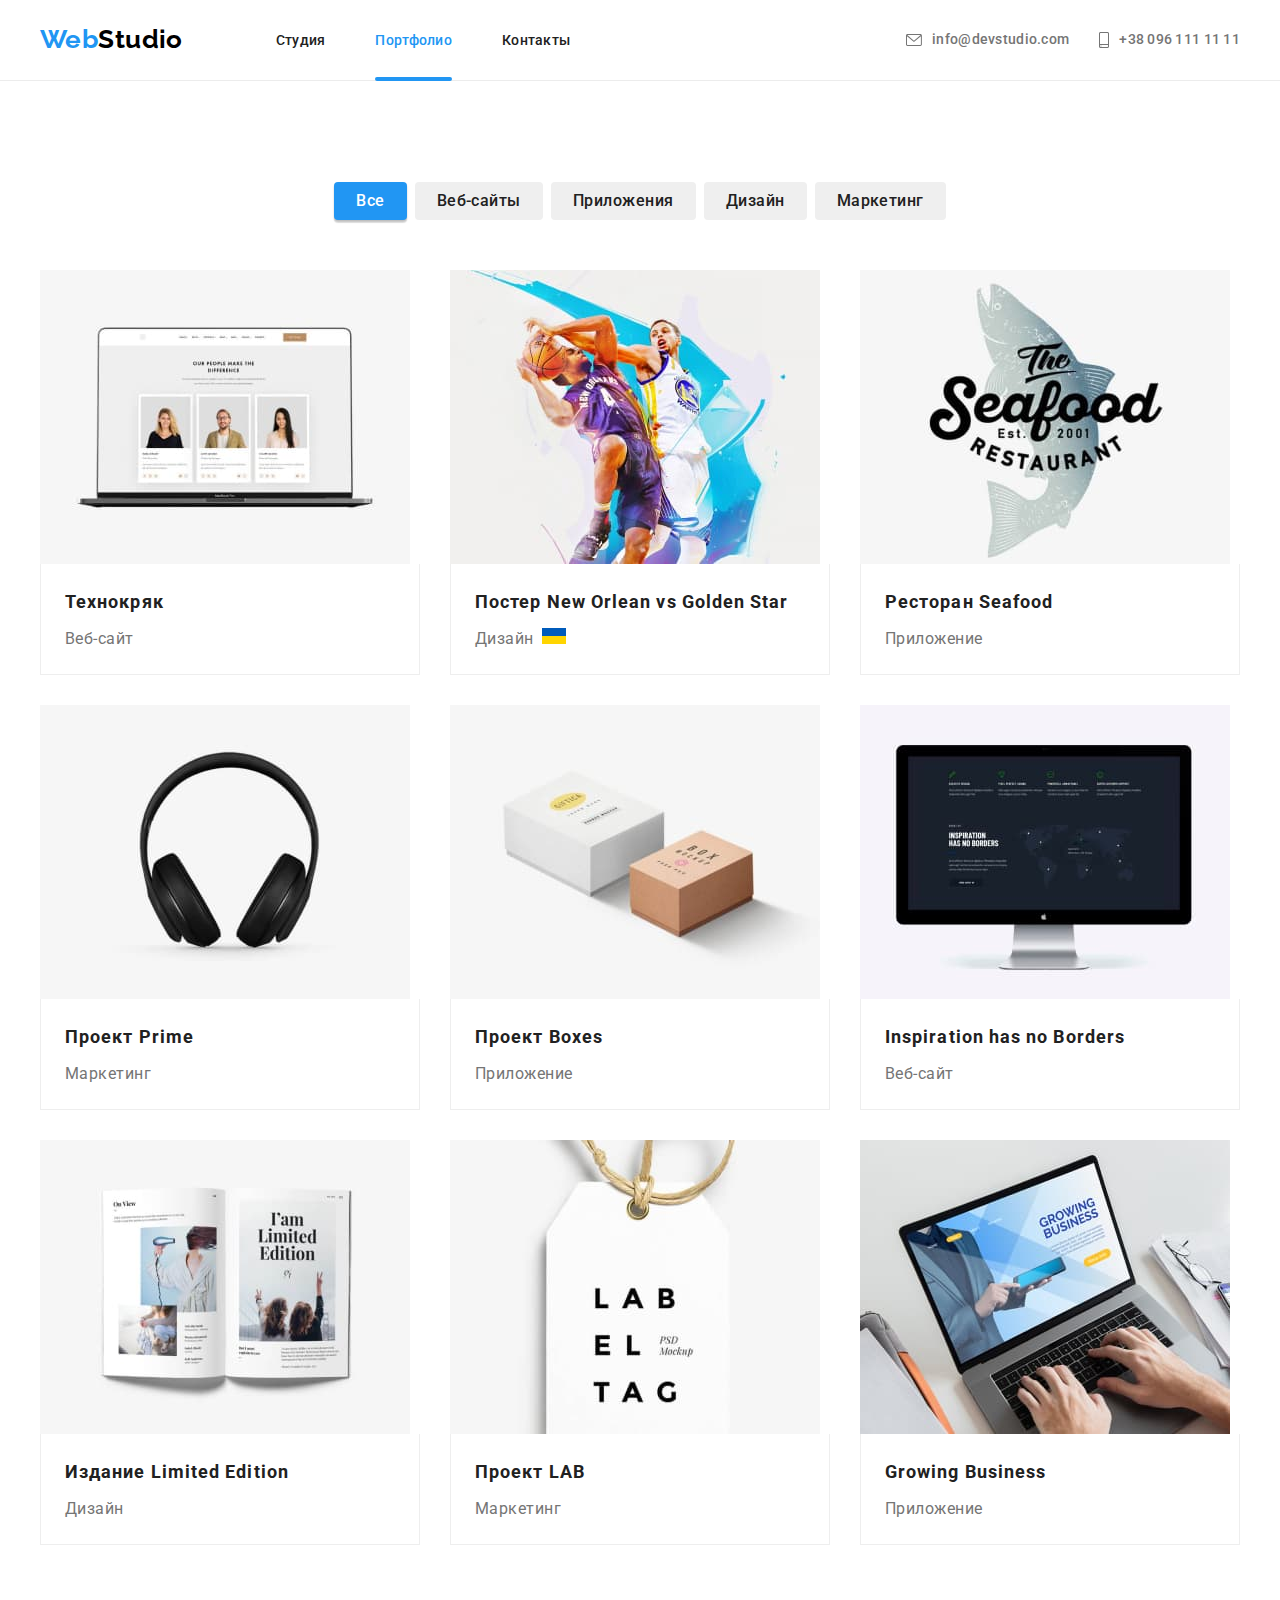
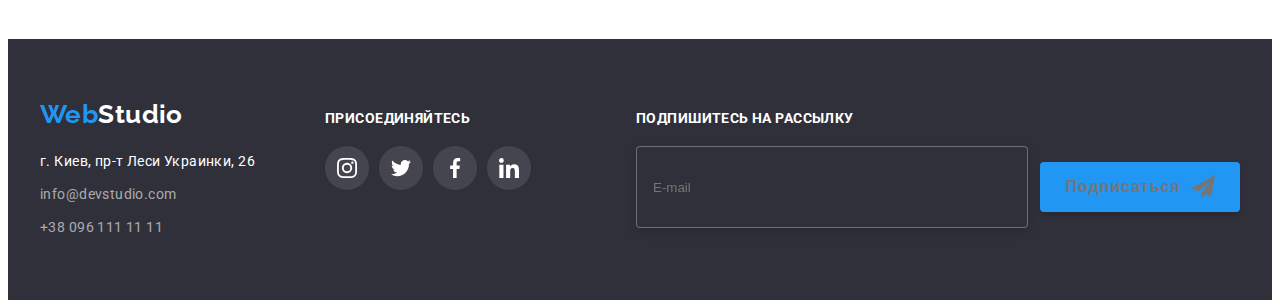
==== commit 2b9ca004: "HW-06 в репозиторії HW-05" ====
--- a/portfolio.html
+++ b/portfolio.html
@@ -382,6 +382,25 @@
             </li>
           </ul>
         </div>
+        <div class="footer-button">
+          <strong class="footer-email">Подпишитесь на рассылку</strong>
+          <form class="footer-form">
+            <label for="footer-email"></label>
+            <input
+              class="footer-email-input"
+              type="email"
+              name="newsletter"
+              id="footer-email"
+              placeholder="E-mail"
+            />
+            <button class="footer-email-button" type="submit">
+              Подписаться
+              <svg class="footer-email-icon" width="24" height="24">
+                <use href="./images/icons.svg#send"></use>
+              </svg>
+            </button>
+          </form>
+        </div>
       </div>
     </footer>
   </body>
--- a/css/styles.css
+++ b/css/styles.css
@@ -14,6 +14,8 @@
   --button-hover-color: #188ce8;
   --icon-color: #afb1b8;
   --icon-color-hover: #ffffff;
+  --form-text-color: rgba(33, 33, 33, 0.2);
+  --placeholder-text-color: rgba(117, 117, 117, 0.5);
 
   /* background colors */
   --main-background-color: #ffffff;
@@ -33,6 +35,7 @@
     0px 2px 2px rgba(0, 0, 0, 0.12);
   --portfolio-shadow: 0px 1px 1px rgba(0, 0, 0, 0.12), 0px 4px 4px rgba(0, 0, 0, 0.06),
     1px 4px 6px rgba(0, 0, 0, 0.16);
+  --box-shadow: 0px 4px 4px rgba(0, 0, 0, 0.15);
 
   /* animation */
   --transition-duration: 250ms;
@@ -42,7 +45,7 @@
 
 /*#endregion*/
 /*#region Властивості body за замовченням */
-.body {
+body {
   font-family: var(--main-font);
   font-size: 14px;
   letter-spacing: 0.03em;
@@ -50,6 +53,9 @@
 
   color: var(--main-text-color);
   background-color: var(--main-background-color);
+}
+textarea {
+  resize: none;
 }
 
 /* #endregion */
@@ -185,6 +191,10 @@
   text-decoration: none;
 
   color: var(--title-color);
+
+  transition: color;
+  transition-duration: var(--transition-duration);
+  transition-timing-function: var(--transition-timing-function);
 }
 
 .active-text-color,
@@ -195,13 +205,8 @@
 .footer-address:hover,
 .footer-address:focus,
 .footer-link:hover,
-.footer-link:focus,
-.header-items > .icon:hover {
+.footer-link:focus {
   color: var(--accent-color);
-
-  transition: color;
-  transition-duration: var(--transition-duration);
-  transition-timing-function: var(--transition-timing-function);
 }
 
 .header-list {
@@ -227,6 +232,10 @@
   text-decoration: none;
 
   color: var(--main-text-color);
+
+  transition: color;
+  transition-duration: var(--transition-duration);
+  transition-timing-function: var(--transition-timing-function);
 }
 
 .header-items {
@@ -301,22 +310,24 @@
 
   color: var(--secondary-text-color);
   background-color: var(--accent-color);
+  box-shadow: var(--box-shadow);
   border: none;
   padding: 10px 32px;
   border-radius: 4px;
 
   cursor: pointer;
+
+  transition: background-color;
+  transition-duration: var(--transition-duration);
+  transition-timing-function: var(--transition-timing-function);
 }
 
 .hero-button:hover,
 .hero-button:focus {
   background-color: var(--button-hover-color);
-
-  transition: background-color;
-  transition-duration: var(--transition-duration);
-  transition-timing-function: var(--transition-timing-function);
-}
-
+}
+/* #endregion */
+/*#region ++ Модальне вікно */
 .backdrop {
   position: fixed;
   top: 0;
@@ -350,8 +361,11 @@
 
   width: 528px;
   height: 581px;
+  padding: 40px;
 
   background-color: var(--main-background-color);
+  box-shadow: var(--card-shadow);
+  border-radius: 4px;
 
   transition: transform var(--transition-duration) var(--transition-timing-function),
     opacity var(--transition-duration) var(--transition-timing-function);
@@ -387,7 +401,113 @@
 .modal-close {
   fill: currentColor;
 }
-
+.form-title {
+  display: flex;
+  justify-content: center;
+
+  font-weight: 700;
+  font-size: 20px;
+  line-height: 1.15;
+  text-align: center;
+
+  margin-bottom: 12px;
+
+  color: var(--title-color);
+}
+.form-field {
+  display: flex;
+  flex-direction: column;
+}
+.form-field:last-of-type {
+  margin-bottom: 50px;
+}
+
+.form-label {
+  /* position: relative; */
+
+  display: flex;
+
+  font-weight: 400;
+  font-size: 12px;
+  line-height: 1.17;
+  letter-spacing: 0.01em;
+
+  margin-bottom: 4px;
+
+  color: var(--main-text-color);
+}
+
+.form-input {
+  /* position: relative; */
+  width: 100%;
+  height: 40px;
+  margin-bottom: 10px;
+  border: 1px solid var(--form-text-color);
+  border-radius: 4px;
+  padding: 11px 12px;
+}
+.form-textarea {
+  padding: 12px 16px;
+  border: 1px solid var(--form-text-color);
+  border-radius: 4px;
+
+  height: 120px;
+}
+
+.form-textarea::placeholder {
+  font-weight: 400;
+  font-size: 14px;
+  line-height: 1.14;
+  letter-spacing: 0.01em;
+
+  color: var(--placeholder-text-color);
+}
+.form-terms {
+  margin-bottom: 30px;
+}
+.form-label-terms {
+  font-weight: 400;
+  font-size: 14px;
+  line-height: 1.71;
+  letter-spacing: 0.03em;
+
+  color: var(--main-text-color);
+}
+
+.form-button {
+  font-family: inherit;
+  font-size: 16px;
+  font-weight: 700;
+  line-height: 1.88;
+  letter-spacing: 0.06em;
+
+  width: 200px;
+  height: 50px;
+  color: var(--secondary-text-color);
+  background-color: var(--accent-color);
+  box-shadow: var(--card-shadow);
+
+  border: none;
+  padding: 10px 0;
+  border-radius: 4px;
+
+  cursor: pointer;
+
+  transition: background-color;
+  transition-duration: var(--transition-duration);
+  transition-timing-function: var(--transition-timing-function);
+}
+
+.form-button:hover,
+.form-button:focus {
+  background-color: var(--button-hover-color);
+}
+
+.form-icon {
+  position: absolute;
+  left: 0;
+  top: 12px;
+}
 /* #endregion */
 /*#region section features */
 .features.section .list {
@@ -445,14 +565,14 @@
   height: 120px;
   margin-bottom: 30px;
   border-radius: 4px;
-}
-
-.features-item-icon:hover {
-  background-color: var(--accent-color);
 
   transition: background-color;
   transition-duration: var(--transition-duration);
   transition-timing-function: var(--transition-timing-function);
+}
+
+.features-item-icon:hover {
+  background-color: var(--accent-color);
 }
 
 .features-item-icon:hover .features-icon {
@@ -554,7 +674,7 @@
 }
 
 /* #endregion */
-/*#region Social Icons */
+/*#region ++ Social Icons */
 
 .social-items {
   display: flex;
@@ -573,6 +693,9 @@
 
   color: var(--icon-color);
   background-color: var(--main-background-color);
+
+  transition: color var(--transition-duration) var(--transition-timing-function),
+    background-color var(--transition-duration) var(--transition-timing-function);
 }
 
 .social-icon {
@@ -583,9 +706,6 @@
 .social-link:focus {
   color: var(--icon-color-hover);
   background-color: var(--button-hover-color);
-
-  transition: color var(--transition-duration) var(--transition-timing-function),
-    background-color var(--transition-duration) var(--transition-timing-function);
 }
 
 .social-item:not(:last-child) {
@@ -607,15 +727,15 @@
   border-radius: 4px;
 
   color: var(--icon-color);
+
+  transition: color var(--transition-duration) var(--transition-timing-function),
+    border-color var(--transition-duration) var(--transition-timing-function);
 }
 
 .clients-link:focus,
 .clients-link:hover {
   color: var(--accent-color);
   border-color: var(--accent-color);
-
-  transition: color var(--transition-duration) var(--transition-timing-function),
-    border-color var(--transition-duration) var(--transition-timing-function);
 }
 
 .clients-icon {
@@ -671,6 +791,10 @@
   padding: 6px 22px;
 
   color: var(--title-color);
+
+  transition: background-color var(--transition-duration) var(--transition-timing-function),
+    color var(--transition-duration) var(--transition-timing-function),
+    box-shadow var(--transition-duration) var(--transition-timing-function);
 }
 
 .portfolio .items {
@@ -687,10 +811,6 @@
   background-color: var(--accent-color);
   color: var(--secondary-text-color);
   box-shadow: var(--button-shadow);
-
-  transition: background-color var(--transition-duration) var(--transition-timing-function),
-    color var(--transition-duration) var(--transition-timing-function),
-    box-shadow var(--transition-duration) var(--transition-timing-function);
 }
 
 .portfolio-list {
@@ -702,15 +822,14 @@
   display: block;
 
   text-decoration: none;
+
+  transition: box-shadow var(--transition-duration) var(--transition-timing-function);
 }
 
 .portfolio-link:hover,
 .portfolio-link:focus {
   background: var(--main-background-color);
   box-shadow: var(--portfolio-shadow);
-
-  transition: background var(--transition-duration) var(--transition-timing-function),
-    box-shadow var(--transition-duration) var(--transition-timing-function);
 }
 
 .portfolio-item {
@@ -748,13 +867,14 @@
   line-height: 1.56;
   letter-spacing: 0.03em;
 
-  transform: translateY(100%);
+  transform: translateY(101%);
   transition: transform;
   transition-duration: var(--transition-duration);
   transition-timing-function: var(--transition-timing-function);
 }
 
-.portfolio-item:hover .card-thumb-overlay {
+.portfolio-link:hover .card-thumb-overlay,
+.portfolio-link:focus .card-thumb-overlay {
   transform: translateY(0);
 }
 
@@ -785,7 +905,7 @@
 }
 
 /* #endregion */
-/*№region Portfolio CodePen Home Card slide flip */
+/*#region ++ Portfolio CodePen Home Card slide flip */
 
 .scene {
   width: 370px;
@@ -796,13 +916,14 @@
 .card {
   width: 100%;
   height: 100%;
-  transition: transform 1s;
+  transition: transform 1000ms;
   transform-style: preserve-3d;
   cursor: pointer;
   position: relative;
 }
 
-.portfolio-item:hover .card {
+.portfolio-link:hover .card,
+.portfolio-link:focus .card {
   transform: rotateY(180deg);
 }
 
@@ -838,9 +959,7 @@
 
   transform: rotateY(180deg);
 }
-
 /* #endregion */
-
 /*#region Footer */
 
 .footer {
@@ -869,6 +988,10 @@
 
   text-decoration: none;
   font-style: normal;
+
+  transition: color;
+  transition-duration: var(--transition-duration);
+  transition-timing-function: var(--transition-timing-function);
 }
 
 .footer-link {
@@ -878,9 +1001,14 @@
 
   text-decoration: none;
   font-style: normal;
-}
-
-.footer-social-caption {
+
+  transition: color;
+  transition-duration: var(--transition-duration);
+  transition-timing-function: var(--transition-timing-function);
+}
+
+.footer-social-caption,
+.footer-email {
   display: block;
 
   text-transform: uppercase;
@@ -896,7 +1024,57 @@
 .footer-address-container {
   margin-right: 70px;
 }
-
+.footer-button {
+  margin-left: auto;
+}
+.footer-form {
+  display: flex;
+  align-items: center;
+}
+.footer-email-input {
+  width: 358px;
+  min-height: 50px;
+  padding: 15px 16px;
+  margin-right: 12px;
+  background-color: var(--dark-background-color);
+  border: 1px solid rgba(255, 255, 255, 0.3);
+  filter: drop-shadow(0px 4px 4px rgba(0, 0, 0, 0.15));
+  border-radius: 4px;
+
+  color: var(--secondary-text-color);
+}
+.footer-email-button {
+  display: flex;
+  align-items: center;
+  justify-content: center;
+
+  width: 200px;
+  height: 50px;
+
+  background-color: var(--accent-color);
+  box-shadow: var(--box-shadow);
+  border-radius: 4px;
+  border: none;
+
+  font-weight: 700;
+  font-size: 16px;
+  line-height: 1.88;
+  letter-spacing: 0.06em;
+
+  color: var(--color1);
+
+  transition: background-color;
+  transition-duration: var(--transition-duration);
+  transition-timing-function: var(--transition-timing-function);
+}
+.footer-email-button:hover,
+.footer-email-button:focus {
+  background-color: var(--button-hover-color);
+}
+.footer-email-icon {
+  fill: currentColor;
+  margin-left: 10px;
+}
 /* #endregion */
 /*#region Footer Social Icons */
 
@@ -917,6 +1095,8 @@
 
   color: var(--secondary-text-color);
   background-color: var(--footer-background-icon-color);
+
+  transition: background-color var(--transition-duration) var(--transition-timing-function);
 }
 
 .footer-social-icon {
@@ -925,11 +1105,7 @@
 
 .footer-social-link:hover,
 .footer-social-link:focus {
-  color: var(--icon-color-hover);
   background-color: var(--button-hover-color);
-
-  transition: color var(--transition-duration) var(--transition-timing-function),
-    background-color var(--transition-duration) var(--transition-timing-function);
 }
 
 .footer-social-item:not(:last-child) {
